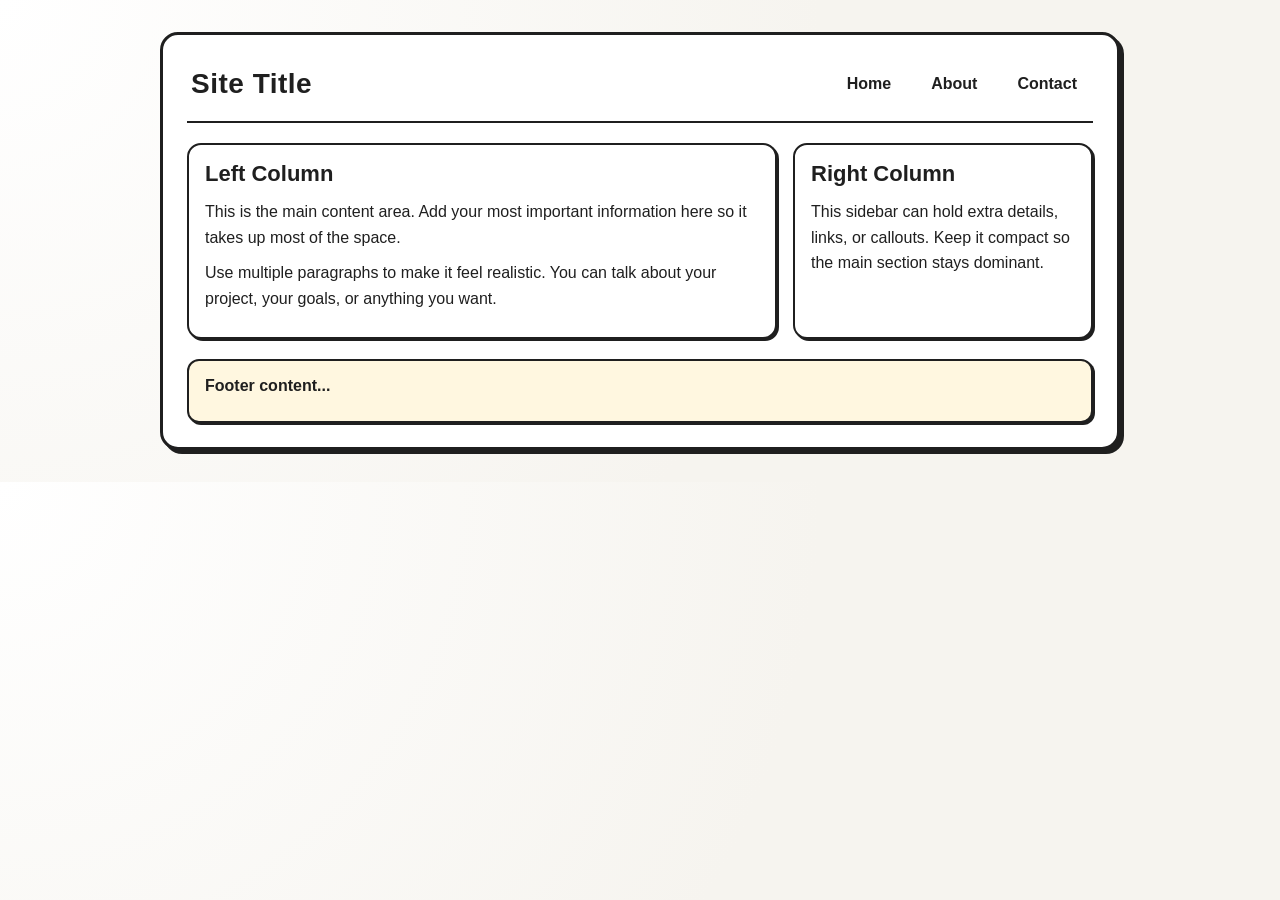
==== index.html @ 79a04272 "Create index.html first" ====
<!doctype html>
<html lang="en">
  <head>
    <meta charset="utf-8" />
    <meta name="viewport" content="width=device-width, initial-scale=1" />
    <title>Two-Column Layout</title>
    <style>
      :root {
        --bg: #f6f4ef;
        --ink: #1f1f1f;
        --panel: #ffffff;
        --border: #1f1f1f;
        --accent: #f2c94c;
        --shadow: 4px 4px 0 #1f1f1f;
      }

      * {
        box-sizing: border-box;
      }

      body {
        margin: 0;
        font-family: "Trebuchet MS", "Segoe UI", sans-serif;
        color: var(--ink);
        background: radial-gradient(circle at top left, #ffffff 0%, var(--bg) 60%);
        padding: 32px;
      }

      .page {
        max-width: 960px;
        margin: 0 auto;
        background: var(--panel);
        border: 3px solid var(--border);
        border-radius: 18px;
        padding: 24px;
        box-shadow: var(--shadow);
      }

      header {
        display: flex;
        justify-content: space-between;
        align-items: center;
        padding: 8px 4px 20px;
        border-bottom: 2px solid var(--border);
        margin-bottom: 20px;
      }

      header span {
        font-size: 28px;
        font-weight: 700;
        letter-spacing: 0.5px;
      }

      nav {
        display: flex;
        gap: 16px;
        font-weight: 600;
      }

      nav a {
        color: var(--ink);
        text-decoration: none;
        padding: 6px 10px;
        border: 2px solid transparent;
      }

      nav a:hover {
        border-color: var(--ink);
        background: var(--accent);
      }

      main {
        display: flex;
        gap: 16px;
      }

      section,
      aside {
        background: var(--panel);
        border: 2px solid var(--border);
        border-radius: 14px;
        padding: 16px;
        box-shadow: 2px 2px 0 var(--border);
      }

      section {
        flex-grow: 1;
      }

      aside {
        max-width: 300px;
      }

      h1 {
        margin: 0 0 12px;
        font-size: 22px;
      }

      p {
        margin: 0 0 10px;
        line-height: 1.6;
      }

      footer {
        width: 100%;
        margin-top: 20px;
        padding: 12px 16px;
        border: 2px solid var(--border);
        border-radius: 12px;
        background: #fff7e0;
        box-shadow: 2px 2px 0 var(--border);
        font-weight: 600;
      }

      @media (max-width: 700px) {
        body {
          padding: 20px;
        }

        header {
          flex-direction: column;
          align-items: flex-start;
          gap: 12px;
        }

        main {
          flex-direction: column;
        }

        aside {
          max-width: 100%;
        }
      }
    </style>
  </head>
  <body>
    <div class="page">
      <header>
        <span>Site Title</span>
        <nav>
          <a href="#">Home</a>
          <a href="#">About</a>
          <a href="#">Contact</a>
        </nav>
      </header>

      <main>
        <section>
          <h1>Left Column</h1>
          <p>
            This is the main content area. Add your most important information here so
            it takes up most of the space.
          </p>
          <p>
            Use multiple paragraphs to make it feel realistic. You can talk about
            your project, your goals, or anything you want.
          </p>
        </section>

        <aside>
          <h1>Right Column</h1>
          <p>
            This sidebar can hold extra details, links, or callouts. Keep it compact
            so the main section stays dominant.
          </p>
        </aside>
      </main>

      <footer>
        <p>Footer content...</p>
      </footer>
    </div>
  </body>
</html>
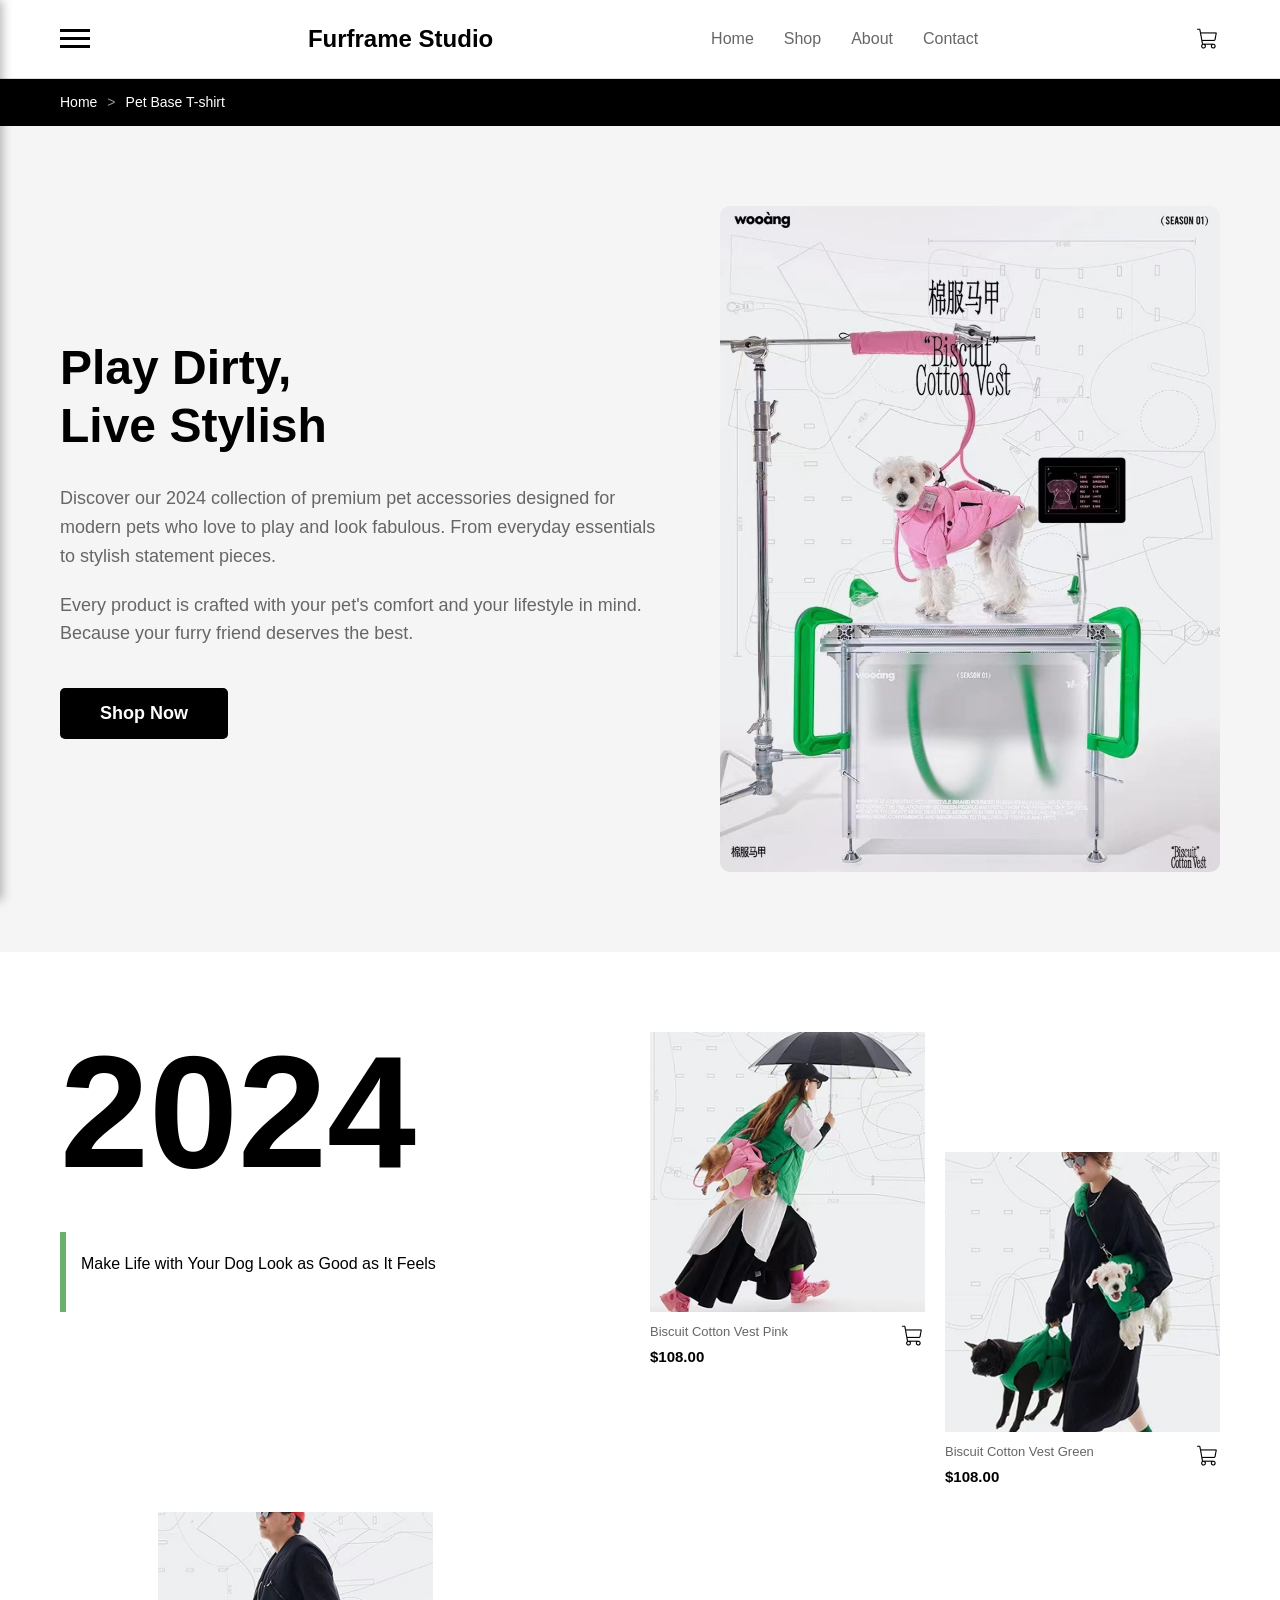
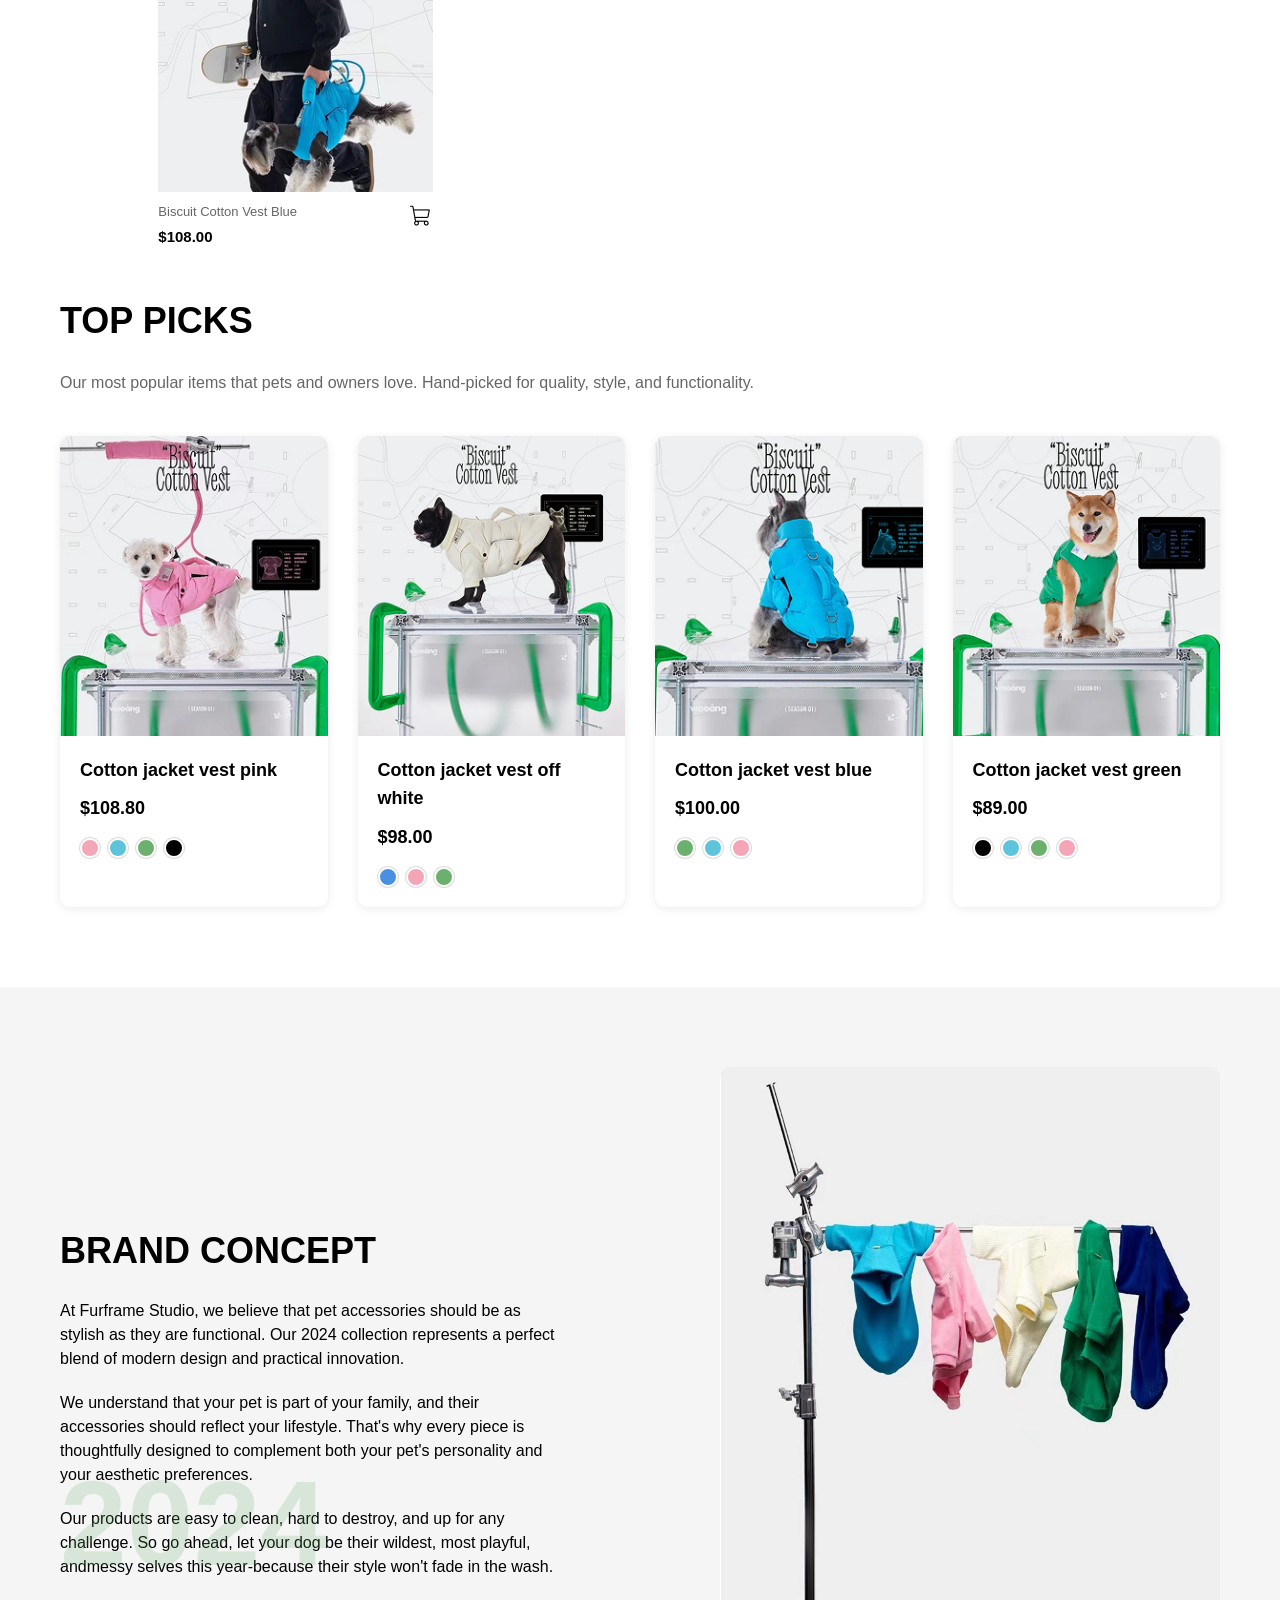
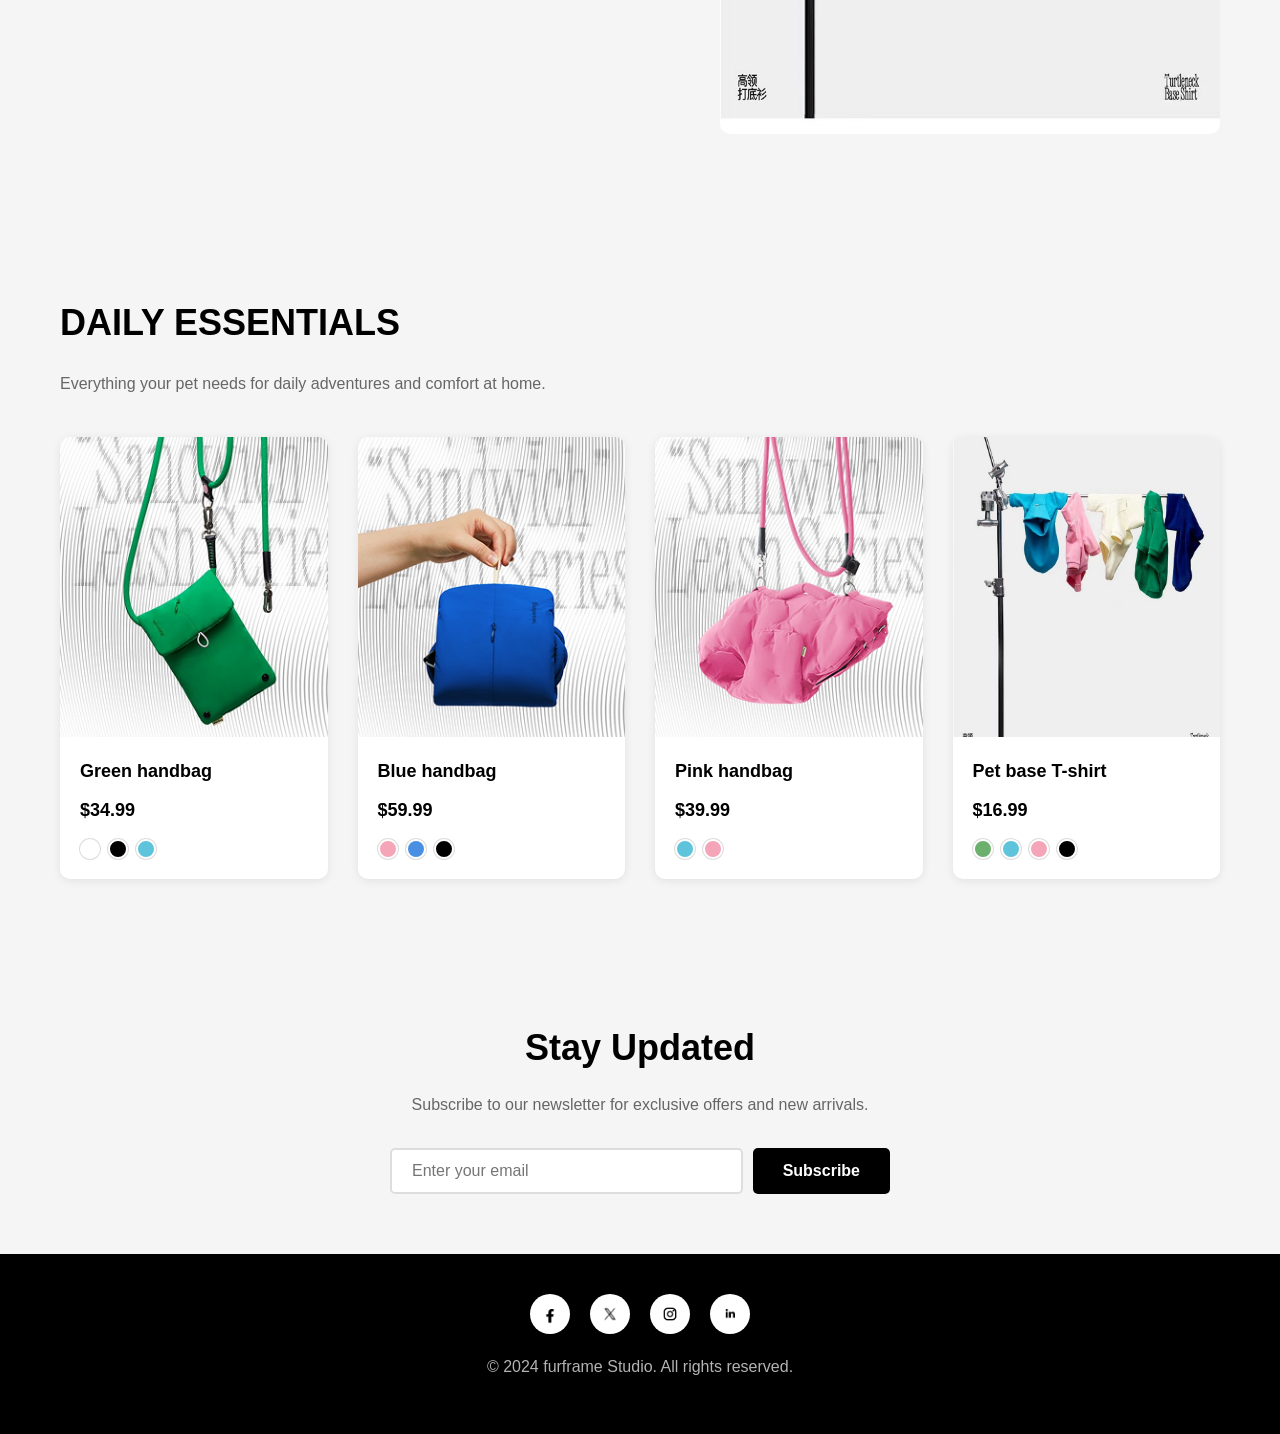
==== commit f88eb8c9: "Furframe Studio website done" ====
--- a/index.html
+++ b/index.html
@@ -1,174 +1,355 @@
-<!doctype html>
+<!DOCTYPE html>
 <html lang="en">
-  <head>
-    <meta charset="utf-8" />
-    <meta name="viewport" content="width=device-width, initial-scale=1" />
-    <title>Two-Column Layout</title>
-    <style>
-      :root {
-        --bg: #f6f4ef;
-        --ink: #1f1f1f;
-        --panel: #ffffff;
-        --border: #1f1f1f;
-        --accent: #f2c94c;
-        --shadow: 4px 4px 0 #1f1f1f;
-      }
-
-      * {
-        box-sizing: border-box;
-      }
-
-      body {
-        margin: 0;
-        font-family: "Trebuchet MS", "Segoe UI", sans-serif;
-        color: var(--ink);
-        background: radial-gradient(circle at top left, #ffffff 0%, var(--bg) 60%);
-        padding: 32px;
-      }
-
-      .page {
-        max-width: 960px;
-        margin: 0 auto;
-        background: var(--panel);
-        border: 3px solid var(--border);
-        border-radius: 18px;
-        padding: 24px;
-        box-shadow: var(--shadow);
-      }
-
-      header {
-        display: flex;
-        justify-content: space-between;
-        align-items: center;
-        padding: 8px 4px 20px;
-        border-bottom: 2px solid var(--border);
-        margin-bottom: 20px;
-      }
-
-      header span {
-        font-size: 28px;
-        font-weight: 700;
-        letter-spacing: 0.5px;
-      }
-
-      nav {
-        display: flex;
-        gap: 16px;
-        font-weight: 600;
-      }
-
-      nav a {
-        color: var(--ink);
-        text-decoration: none;
-        padding: 6px 10px;
-        border: 2px solid transparent;
-      }
-
-      nav a:hover {
-        border-color: var(--ink);
-        background: var(--accent);
-      }
-
-      main {
-        display: flex;
-        gap: 16px;
-      }
-
-      section,
-      aside {
-        background: var(--panel);
-        border: 2px solid var(--border);
-        border-radius: 14px;
-        padding: 16px;
-        box-shadow: 2px 2px 0 var(--border);
-      }
-
-      section {
-        flex-grow: 1;
-      }
-
-      aside {
-        max-width: 300px;
-      }
-
-      h1 {
-        margin: 0 0 12px;
-        font-size: 22px;
-      }
-
-      p {
-        margin: 0 0 10px;
-        line-height: 1.6;
-      }
-
-      footer {
-        width: 100%;
-        margin-top: 20px;
-        padding: 12px 16px;
-        border: 2px solid var(--border);
-        border-radius: 12px;
-        background: #fff7e0;
-        box-shadow: 2px 2px 0 var(--border);
-        font-weight: 600;
-      }
-
-      @media (max-width: 700px) {
-        body {
-          padding: 20px;
-        }
-
-        header {
-          flex-direction: column;
-          align-items: flex-start;
-          gap: 12px;
-        }
-
-        main {
-          flex-direction: column;
-        }
-
-        aside {
-          max-width: 100%;
-        }
-      }
-    </style>
-  </head>
-  <body>
-    <div class="page">
-      <header>
-        <span>Site Title</span>
-        <nav>
-          <a href="#">Home</a>
-          <a href="#">About</a>
-          <a href="#">Contact</a>
+
+<head>
+    <meta charset="UTF-8">
+    <meta name="viewport" content="width=device-width, initial-scale=1.0">
+    <title>Furframe Studio - Premium Pet Supplies</title>
+    <link rel="stylesheet" href="styles.css">
+</head>
+
+<body>
+   
+    <div id="sidebarMenu" class="sidebar-menu">
+        <div class="sidebar-header">
+            <button id="closeSidebar" class="close-sidebar">×</button>
+        </div>
+        <nav class="sidebar-nav">
+            <h3>ALL</h3>
+            <ul>
+                <li><a href="#" data-category="walk-kit">Walk Kit</a></li>
+                <li><a href="#" data-category="harness">Harness</a></li>
+                <li><a href="#" data-category="collar">Collar</a></li>
+                <li><a href="#" data-category="leash">Leash</a></li>
+                <li><a href="#" data-category="treat-pouch">Treat Pouch</a></li>
+                <li><a href="#" data-category="flag">Flag</a></li>
+                <li><a href="#" data-category="poop-bags">Poop Bags</a></li>
+                <li><a href="#" data-category="custom-tag">Custom Dog Tag</a></li>
+            </ul>
         </nav>
-      </header>
-
-      <main>
-        <section>
-          <h1>Left Column</h1>
-          <p>
-            This is the main content area. Add your most important information here so
-            it takes up most of the space.
-          </p>
-          <p>
-            Use multiple paragraphs to make it feel realistic. You can talk about
-            your project, your goals, or anything you want.
-          </p>
+    </div>
+
+    <header class="main-header">
+        <div class="container">
+            <div class="nav-wrapper">
+                <button id="hamburgerBtn" class="hamburger-btn" aria-label="Menu">
+                    <span></span>
+                    <span></span>
+                    <span></span>
+                </button>
+                <div class="logo">Furframe Studio</div>
+                <nav class="main-nav">
+                    <a href="#home">Home</a>
+                    <a href="#shop">Shop</a>
+                    <a href="#about">About</a>
+                    <a href="#contact">Contact</a>
+                </nav>
+                <div class="cart-icon">
+                    <img src="./images/ShoppingCart.png" alt="Shopping Cart">
+                </div>
+            </div>
+        </div>
+    </header>
+
+    <nav id="breadcrumbNav" class="breadcrumb-nav">
+        <div class="container">
+            <span class="breadcrumb-item">Home</span>
+            <span class="breadcrumb-separator">></span>
+            <span id="breadcrumbCategory" class="breadcrumb-item">Pet Base T-shirt</span>
+        </div>
+    </nav>
+
+    <div id="mainContent" class="main-content">
+        <main>
+            <section id="home" class="hero-section">
+                <div class="container">
+                    <div class="hero-content">
+                        <h1>Play Dirty,<br>Live Stylish</h1>
+                        <p>Discover our 2024 collection of premium pet accessories designed for modern pets who love to
+                            play and look fabulous. From everyday essentials to stylish statement pieces.</p>
+                        <p>Every product is crafted with your pet's comfort and your lifestyle in mind. Because your
+                            furry friend deserves the best.</p>
+                        <button class="cta-button">Shop Now</button>
+                    </div>
+                    <div class="hero-image">
+                        <img src="./images/banner.png" alt="Colorful pet harnesses collection hanging display">
+                    </div>
+                </div>
+            </section>
+
+            <section class="concept-2024">
+                <div class="container">
+                    <div class="concept-2024-content">
+                        <div class="concept-left">
+                            <div class="concept-year-large">2024</div>
+                            <div class="concept-message">
+                                <div class="green-bar"></div>
+                                <div class="concept-text">
+                                    <p>Make Life with Your Dog Look as Good as It Feels</p>
+                                </div>
+                            </div>
+                        </div>
+
+                        <div class="concept-product-card product-card-1">
+                            <img src="./images/20243.png" alt="Biscuit Cotton Vest Pink">
+                            <div class="product-card-info">
+                                <div class="product-card-text">
+                                    <p class="product-card-name">Biscuit Cotton Vest Pink</p>
+                                    <p class="product-card-price">$108.00</p>
+                                </div>
+                                <button class="product-card-cart" aria-label="Add to cart">
+                                    <img src="./images/ShoppingCart.png" alt="Add to cart">
+                                </button>
+                            </div>
+                        </div>
+
+                        <div class="concept-product-card product-card-2">
+                            <img src="./images/20241.png" alt="Biscuit Cotton Vest Green">
+                            <div class="product-card-info">
+                                <div class="product-card-text">
+                                    <p class="product-card-name">Biscuit Cotton Vest Green</p>
+                                    <p class="product-card-price">$108.00</p>
+                                </div>
+                                <button class="product-card-cart" aria-label="Add to cart">
+                                    <img src="./images/ShoppingCart.png" alt="Add to cart">
+                                </button>
+                            </div>
+                        </div>
+
+                        <div class="concept-product-card product-card-3">
+                            <img src="./images/20242.png" alt="Biscuit Cotton Vest Blue">
+                            <div class="product-card-info">
+                                <div class="product-card-text">
+                                    <p class="product-card-name">Biscuit Cotton Vest Blue</p>
+                                    <p class="product-card-price">$108.00</p>
+                                </div>
+                                <button class="product-card-cart" aria-label="Add to cart">
+                                    <img src="./images/ShoppingCart.png" alt="Add to cart">
+                                </button>
+                            </div>
+                        </div>
+
+
+                    </div>
+                </div>
+            </section>
+
+            <section id="shop" class="top-picks">
+                <div class="container">
+                    <h2>TOP PICKS</h2>
+                    <p>Our most popular items that pets and owners love. Hand-picked for quality, style, and
+                        functionality.</p>
+                    <div id="topPicksGrid" class="product-grid"></div>
+                </div>
+            </section>
+            <section id="about" class="brand-concept">
+                <div class="container">
+                    <div class="concept-content">
+                        <div class="concept-text">
+                            <h2>BRAND CONCEPT</h2>
+                            <p>At Furframe Studio, we believe that pet accessories should be as stylish as they are
+                                functional. Our 2024 collection represents a perfect blend of modern design and
+                                practical innovation.</p>
+                            <p>We understand that your pet is part of your family, and their accessories should reflect
+                                your lifestyle. That's why every piece is thoughtfully designed to complement both your
+                                pet's personality and your aesthetic preferences.</p>
+                            <p>
+                                Our products are easy to clean, hard to destroy, and up for any challenge. 
+                                So go ahead, let your dog be their wildest, most playful, 
+                                andmessy selves this year-because their style won't fade in the wash.
+                            </p>
+                            <div class="concept-year">2024</div>
+                        </div>
+                        <div class="concept-image">
+                            <img src="./images/image 38.png" alt="Pet wearing stylish harness outdoors with umbrella">
+                        </div>
+                    </div>
+                </div>
+            </section>
+
+            <section class="daily-essentials">
+                <div class="container">
+                    <h2>DAILY ESSENTIALS</h2>
+                    <p>Everything your pet needs for daily adventures and comfort at home.</p>
+                    <div id="essentialsGrid" class="product-grid"></div>
+                </div>
+            </section>
+
+            <section id="contact" class="newsletter">
+                <div class="container">
+                    <h2>Stay Updated</h2>
+                    <p>Subscribe to our newsletter for exclusive offers and new arrivals.</p>
+                    <form id="newsletterForm" class="newsletter-form">
+                        <input type="email" id="emailInput" name="email" placeholder="Enter your email" required>
+                        <button type="submit">Subscribe</button>
+                    </form>
+                </div>
+            </section>
+        </main>
+    </div>
+
+    <div id="productDetailPage" class="product-detail-page hidden">
+        <header class="main-header">
+            <div class="container">
+                <div class="nav-wrapper">
+                    <button id="hamburgerBtnDetail" class="hamburger-btn" aria-label="Menu">
+                        <span></span>
+                        <span></span>
+                        <span></span>
+                    </button>
+                    <div class="logo">Furframe Studio</div>
+                    <nav class="main-nav">
+                        <a href="#" id="homeNavDetail">Home</a>
+                        <a href="#" id="shopNavDetail">Shop</a>
+                        <a href="#" id="aboutNavDetail">About</a>
+                        <a href="#" id="contactNavDetail">Contact</a>
+                    </nav>
+                    <div class="cart-icon">
+                        <span>🛒</span>
+                    </div>
+                </div>
+            </div>
+        </header>
+
+        <nav class="breadcrumb-nav">
+            <div class="container">
+                <a href="#" id="breadcrumbHomeLink" class="breadcrumb-item breadcrumb-link">Home</a>
+                <span class="breadcrumb-separator">></span>
+                <span id="breadcrumbProductName" class="breadcrumb-item">Product</span>
+            </div>
+        </nav>
+
+        <section id="productDetail" class="product-detail">
+            <div class="container">
+                <button id="closeDetail" class="close-button">← Back</button>
+                <div class="detail-content">
+                    <div class="detail-images">
+                        <div class="main-image">
+                            <img id="detailMainImage" src="./images/example1.png" alt="Product main view">
+                        </div>
+                        <div class="thumbnail-gallery">
+                            <img class="thumbnail active" data-index="0" src="./images/picks1.png"
+                                alt="Product view 1">
+                            <img class="thumbnail" data-index="1" src="./images/picks2.png" alt="Product view 2">
+                            <img class="thumbnail" data-index="2" src="./images/picks3.png" alt="Product view 3">
+                            <img class="thumbnail" data-index="3" src="./images/picks4.png" alt="Product view 4">
+                        </div>
+                    </div>
+                    <div class="detail-info">
+                        <h2 id="detailProductName">Product Name</h2>
+                        <div class="price" id="detailPrice">$29.99</div>
+
+                        <div class="product-description">
+                            <h3>Description</h3>
+                            <p id="detailDescription">Premium quality pet accessory designed for comfort and style.</p>
+                        </div>
+
+                        <div class="color-selection">
+                            <h3>Select Color</h3>
+                            <div id="colorOptions" class="color-options"></div>
+                        </div>
+
+                        <div class="size-selection">
+                            <h3>Select Size</h3>
+                            <div id="sizeOptions" class="size-options"></div>
+                        </div>
+
+                        <div class="size-chart">
+                            <h3>Size Chart</h3>
+                            <table>
+                                <thead>
+                                    <tr>
+                                        <th>Size</th>
+                                        <th>Chest (cm)</th>
+                                        <th>Neck (cm)</th>
+                                        <th>Weight (kg)</th>
+                                    </tr>
+                                </thead>
+                                <tbody>
+                                    <tr>
+                                        <td>S</td>
+                                        <td>30-40</td>
+                                        <td>20-28</td>
+                                        <td>2-5</td>
+                                    </tr>
+                                    <tr>
+                                        <td>M</td>
+                                        <td>40-55</td>
+                                        <td>28-38</td>
+                                        <td>5-12</td>
+                                    </tr>
+                                    <tr>
+                                        <td>L</td>
+                                        <td>55-70</td>
+                                        <td>38-48</td>
+                                        <td>12-25</td>
+                                    </tr>
+                                    <tr>
+                                        <td>XL</td>
+                                        <td>70-85</td>
+                                        <td>48-58</td>
+                                        <td>25-40</td>
+                                    </tr>
+                                </tbody>
+                            </table>
+                        </div>
+
+                        <div class="product-features">
+                            <h3>Key Features</h3>
+                            <ul id="featuresList">
+                                <li>Premium quality materials</li>
+                                <li>Adjustable and comfortable fit</li>
+                                <li>Easy to clean and maintain</li>
+                                <li>Durable construction</li>
+                            </ul>
+                        </div>
+
+                        <form id="orderForm" class="order-form">
+                            <div class="quantity-selector">
+                                <label for="quantity">Quantity:</label>
+                                <div class="quantity-controls">
+                                    <button type="button" id="decreaseQty">-</button>
+                                    <input type="number" id="quantity" name="quantity" value="1" min="1" max="10"
+                                        readonly>
+                                    <button type="button" id="increaseQty">+</button>
+                                </div>
+                            </div>
+                            <button type="submit" class="add-to-cart-btn">Add to Cart</button>
+                        </form>
+                    </div>
+                </div>
+
+                <div class="related-products">
+                    <h2>Related products</h2>
+                    <div id="relatedProductsGrid" class="product-grid"></div>
+                </div>
+            </div>
         </section>
-
-        <aside>
-          <h1>Right Column</h1>
-          <p>
-            This sidebar can hold extra details, links, or callouts. Keep it compact
-            so the main section stays dominant.
-          </p>
-        </aside>
-      </main>
-
-      <footer>
-        <p>Footer content...</p>
-      </footer>
     </div>
-  </body>
-</html>
+
+    <footer class="main-footer">
+        <div class="container">
+            <div class="social-links">
+                <a href="https://facebook.com" target="_blank" rel="noopener" aria-label="Facebook">
+                    <img src="./images/Facebook.png" alt="Facebook">
+                </a>
+                <a href="https://twitter.com" target="_blank" rel="noopener" aria-label="Twitter">
+                    <img src="./images/x.png" alt="X (Twitter)">
+                </a>
+                <a href="https://instagram.com" target="_blank" rel="noopener" aria-label="Instagram">
+                    <img src="./images/instagram.png" alt="Instagram">
+                </a>
+                <a href="https://linkedin.com" target="_blank" rel="noopener" aria-label="LinkedIn">
+                    <img src="./images/linkedin.png" alt="LinkedIn">
+                </a>
+            </div>
+            <p>&copy; 2024 furframe Studio. All rights reserved.</p>
+        </div>
+    </footer>
+
+    <button id="backToTop" class="back-to-top hidden" aria-label="Back to top">↑</button>
+
+    <script src="script.js"></script>
+</body>
+
+</html>
--- a/styles.css
+++ b/styles.css
@@ -0,0 +1,1239 @@
+* {
+    margin: 0;
+    padding: 0;
+    box-sizing: border-box;
+}
+
+html {
+    scroll-behavior: smooth;
+}
+
+body {
+    font-family: -apple-system, BlinkMacSystemFont, 'Segoe UI', Roboto, 'Helvetica Neue', Arial, sans-serif;
+    line-height: 1.6;
+    color: #333;
+    background-color: #ffffff;
+}
+
+img {
+    max-width: 100%;
+    height: auto;
+    display: block;
+}
+
+a {
+    text-decoration: none;
+    color: inherit;
+}
+
+button {
+    border: none;
+    background: none;
+    cursor: pointer;
+    font-family: inherit;
+}
+
+ul, ol {
+    list-style-position: inside;
+}
+
+table {
+    border-collapse: collapse;
+    width: 100%;
+}
+
+input, button {
+    font-family: inherit;
+}
+
+:root {
+    --color-black: #000000;
+    --color-white: #FFFFFF;
+    --color-sky-blue: #5EC4DB;
+    --color-green: #6BB06C;
+    --color-pink: #F5A5B8;
+    --color-blue: #4A90E2;
+    --color-gray: #666666;
+    --color-light-gray: #f5f5f5;
+    --color-border: #dddddd;
+
+    --font-size-base: 16px;
+    --font-size-small: 14px;
+    --font-size-large: 18px;
+    --font-size-h1: 48px;
+    --font-size-h2: 36px;
+    --font-size-h3: 24px;
+}
+
+h1 {
+    font-size: var(--font-size-h1);
+    font-weight: 800;
+    line-height: 1.2;
+    color: var(--color-black);
+}
+
+h2 {
+    font-size: var(--font-size-h2);
+    font-weight: 700;
+    margin-bottom: 20px;
+    color: var(--color-black);
+}
+
+h3 {
+    font-size: var(--font-size-h3);
+    font-weight: 600;
+    margin-bottom: 15px;
+    color: var(--color-black);
+}
+
+p {
+    font-size: var(--font-size-base);
+    color: var(--color-gray);
+    margin-bottom: 15px;
+}
+
+.container {
+    max-width: 1200px;
+    margin: 0 auto;
+    padding: 0 20px;
+}
+
+.hidden {
+    display: none !important;
+}
+
+.main-content {
+    opacity: 1;
+    transition: opacity 0.4s ease-in-out;
+}
+
+.main-content.fade-out {
+    opacity: 0;
+}
+
+.product-detail-page {
+    position: fixed;
+    top: 0;
+    left: 0;
+    width: 100%;
+    height: 100%;
+    background-color: var(--color-white);
+    z-index: 1000;
+    overflow-y: auto;
+    opacity: 0;
+    transform: translateY(20px);
+    transition: opacity 0.4s ease-in-out, transform 0.4s ease-in-out;
+}
+
+.product-detail-page.show {
+    opacity: 1;
+    transform: translateY(0);
+}
+
+.hamburger-btn {
+    display: flex;
+    flex-direction: column;
+    gap: 5px;
+    width: 30px;
+    height: 30px;
+    padding: 5px 0;
+    background: none;
+    border: none;
+    cursor: pointer;
+    z-index: 101;
+}
+
+.hamburger-btn span {
+    display: block;
+    width: 100%;
+    height: 3px;
+    background-color: var(--color-black);
+    transition: all 0.3s ease;
+}
+
+.hamburger-btn:hover span {
+    background-color: var(--color-gray);
+}
+
+.sidebar-menu {
+    position: fixed;
+    top: 0;
+    left: -300px;
+    width: 300px;
+    height: 100vh;
+    background-color: #2a2a2a;
+    color: var(--color-white);
+    z-index: 1001;
+    transition: left 0.3s ease;
+    overflow-y: auto;
+    box-shadow: 2px 0 10px rgba(0,0,0,0.3);
+}
+
+.sidebar-menu.open {
+    left: 0;
+}
+
+.sidebar-header {
+    padding: 20px;
+    display: flex;
+    justify-content: flex-end;
+}
+
+.close-sidebar {
+    font-size: 36px;
+    color: var(--color-white);
+    background: none;
+    border: none;
+    cursor: pointer;
+    line-height: 1;
+}
+
+.sidebar-nav {
+    padding: 0 20px 40px 20px;
+}
+
+.sidebar-nav h3 {
+    color: var(--color-white);
+    font-size: 18px;
+    margin-bottom: 20px;
+    padding-bottom: 10px;
+    border-bottom: 1px solid #444;
+}
+
+.sidebar-nav ul {
+    list-style: none;
+    padding: 0;
+}
+
+.sidebar-nav li {
+    margin-bottom: 15px;
+}
+
+.sidebar-nav a {
+    color: #ccc;
+    font-size: 16px;
+    text-decoration: none;
+    display: flex;
+    align-items: center;
+    justify-content: space-between;
+    padding: 8px 0;
+    transition: color 0.3s;
+}
+
+.sidebar-nav a:hover {
+    color: var(--color-white);
+}
+
+.sidebar-nav a::after {
+    content: '›';
+    font-size: 20px;
+    color: #666;
+}
+
+body::before {
+    content: '';
+    position: fixed;
+    top: 0;
+    left: 0;
+    width: 100%;
+    height: 100%;
+    background-color: rgba(0,0,0,0.5);
+    z-index: 1000;
+    opacity: 0;
+    pointer-events: none;
+    transition: opacity 0.3s ease;
+}
+
+body.sidebar-open::before {
+    opacity: 1;
+    pointer-events: auto;
+}
+
+body.sidebar-open {
+    overflow: hidden;
+}
+
+.breadcrumb-nav {
+    background-color: var(--color-black);
+    color: var(--color-white);
+    padding: 12px 0;
+    font-size: 14px;
+}
+
+.breadcrumb-nav .container {
+    display: flex;
+    align-items: center;
+}
+
+.breadcrumb-item {
+    color: var(--color-white);
+}
+
+.breadcrumb-link {
+    cursor: pointer;
+    transition: color 0.3s;
+}
+
+.breadcrumb-link:hover {
+    color: var(--color-sky-blue);
+    text-decoration: underline;
+}
+
+.breadcrumb-separator {
+    margin: 0 10px;
+    color: #999;
+}
+
+.main-header {
+    background-color: var(--color-white);
+    border-bottom: 1px solid var(--color-border);
+    padding: 20px 0;
+    position: sticky;
+    top: 0;
+    z-index: 100;
+    box-shadow: 0 2px 5px rgba(0,0,0,0.05);
+}
+
+.nav-wrapper {
+    display: flex;
+    justify-content: space-between;
+    align-items: center;
+}
+
+.logo {
+    font-size: 24px;
+    font-weight: 800;
+    color: var(--color-black);
+}
+
+.main-nav {
+    display: flex;
+    gap: 30px;
+}
+
+.main-nav a {
+    font-size: var(--font-size-base);
+    font-weight: 500;
+    color: var(--color-gray);
+    transition: color 0.3s;
+}
+
+.main-nav a:hover {
+    color: var(--color-black);
+}
+
+.cart-icon {
+    cursor: pointer;
+    display: flex;
+    align-items: center;
+    justify-content: center;
+}
+
+.cart-icon img {
+    width: 24px;
+    height: 24px;
+    object-fit: contain;
+}
+
+.hero-section {
+    padding: 80px 0;
+    background-color: var(--color-light-gray);
+}
+
+.hero-section .container {
+    display: flex;
+    align-items: center;
+    gap: 60px;
+}
+
+.hero-content {
+    flex: 1;
+}
+
+.hero-content h1 {
+    margin-bottom: 30px;
+}
+
+.hero-content p {
+    font-size: var(--font-size-large);
+    margin-bottom: 20px;
+}
+
+.hero-image {
+    flex: 1;
+    max-width: 500px;
+}
+
+.hero-image img {
+    width: 100%;
+    border-radius: 10px;
+}
+
+.cta-button {
+    background-color: var(--color-black);
+    color: var(--color-white);
+    padding: 15px 40px;
+    font-size: var(--font-size-large);
+    font-weight: 600;
+    border-radius: 5px;
+    transition: background-color 0.3s;
+    margin-top: 20px;
+}
+
+.cta-button:hover {
+    background-color: #333;
+}
+
+.color-palette {
+    padding: 40px 0;
+    background-color: var(--color-white);
+}
+
+.palette-colors {
+    display: flex;
+    justify-content: center;
+    gap: 15px;
+}
+
+.color-box {
+    width: 60px;
+    height: 60px;
+    border-radius: 8px;
+    cursor: pointer;
+    transition: transform 0.3s;
+}
+
+.color-box:hover {
+    transform: scale(1.1);
+}
+
+.concept-2024 {
+    padding: 80px 0;
+    background-color: var(--color-white);
+    position: relative;
+}
+
+.concept-2024-content {
+    position: relative;
+    min-height: 600px;
+    display: grid;
+    grid-template-columns: repeat(12, 1fr);
+    grid-template-rows: repeat(6, 100px);
+    gap: 20px;
+}
+
+.concept-left {
+    grid-column: 1 / 6;
+    grid-row: 1 / 4;
+    display: flex;
+    flex-direction: column;
+    justify-content: flex-start;
+    position: relative;
+    z-index: 2;
+}
+
+.concept-year-large {
+    font-size: 160px;
+    font-weight: 900;
+    color: var(--color-black);
+    line-height: 1;
+    margin-bottom: 20px;
+}
+
+.concept-message {
+    display: flex;
+    align-items: flex-start;
+    gap: 15px;
+    margin-top: 20px;
+}
+
+.green-bar {
+    width: 6px;
+    min-height: 80px;
+    background-color: var(--color-green);
+    flex-shrink: 0;
+}
+
+.concept-text p {
+    font-size: 16px;
+    font-weight: 500;
+    color: var(--color-black);
+    max-width: 500px;
+    line-height: 1.5;
+    margin: 0;
+    margin-top: 20px;
+}
+
+.concept-product-card {
+    background-color: var(--color-white);
+    border: none;
+    border-radius: 0;
+    overflow: visible;
+    position: relative;
+    transition: transform 0.2s;
+    cursor: pointer;
+    display: flex;
+    flex-direction: column;
+}
+
+.concept-product-card:hover {
+    transform: translateY(-3px);
+}
+
+.concept-product-card > img {
+    width: 100%;
+    height: 280px;
+    object-fit: cover;
+    background-color: #f5f5f5;
+    margin-bottom: 12px;
+}
+
+.product-card-info {
+    padding: 0;
+    flex-grow: 1;
+    display: flex;
+    flex-direction: row;
+    align-items: flex-start;
+    justify-content: space-between;
+    gap: 10px;
+}
+
+.product-card-text {
+    flex: 1;
+    display: flex;
+    flex-direction: column;
+    gap: 4px;
+}
+
+.product-card-name {
+    font-size: 13px;
+    color: #666;
+    margin: 0;
+    font-weight: 400;
+    line-height: 1.3;
+}
+
+.product-card-price {
+    font-size: 15px;
+    font-weight: 600;
+    color: var(--color-black);
+    margin: 0;
+}
+
+.product-card-cart {
+    flex-shrink: 0;
+    width: 24px;
+    height: 24px;
+    background: none;
+    border: none;
+    display: flex;
+    align-items: center;
+    justify-content: center;
+    cursor: pointer;
+    transition: transform 0.2s;
+    padding: 0;
+    margin-top: 0;
+}
+
+.product-card-cart img {
+    width: 24px;
+    height: 24px;
+    object-fit: contain;
+}
+
+.product-card-cart:hover {
+    transform: scale(1.15);
+}
+
+.product-card-1 {
+    grid-column: 7 / 10;
+    grid-row: 1 / 3;
+}
+
+.product-card-2 {
+    grid-column: 10 / 13;
+    grid-row: 2 / 4;
+}
+
+.product-card-3 {
+    grid-column: 2 / 5;
+    grid-row: 5 / 7;
+}
+
+.decorative-circle {
+    position: absolute;
+    border-radius: 50%;
+    z-index: 1;
+}
+
+.circle-green-left {
+    width: 80px;
+    height: 80px;
+    background-color: var(--color-green);
+    top: -20px;
+    left: -20px;
+}
+
+.line-curve {
+    position: absolute;
+    top: 50%;
+    right: 15%;
+    width: 150px;
+    height: 150px;
+    border: 2px dashed var(--color-border);
+    border-radius: 50%;
+    border-left-color: transparent;
+    border-bottom-color: transparent;
+    transform: rotate(-45deg);
+    z-index: 1;
+}
+
+.top-picks,
+.daily-essentials {
+    padding: 80px 0;
+}
+
+.top-picks {
+    background-color: var(--color-white);
+}
+
+.daily-essentials {
+    background-color: var(--color-light-gray);
+}
+
+.product-grid {
+    display: flex;
+    flex-wrap: wrap;
+    gap: 30px;
+    margin-top: 40px;
+}
+
+.product-card {
+    flex: 1 1 calc(25% - 23px);
+    min-width: 250px;
+    background-color: var(--color-white);
+    border-radius: 10px;
+    overflow: hidden;
+    cursor: pointer;
+    transition: transform 0.3s, box-shadow 0.3s;
+    box-shadow: 0 2px 10px rgba(0,0,0,0.08);
+}
+
+.product-card:hover {
+    transform: translateY(-5px);
+    box-shadow: 0 5px 20px rgba(0,0,0,0.15);
+}
+
+.product-image {
+    width: 100%;
+    height: 300px;
+    overflow: hidden;
+    background-color: var(--color-light-gray);
+    position: relative;
+}
+
+.product-image img {
+    width: 100%;
+    height: 100%;
+    object-fit: cover;
+}
+
+.product-info {
+    padding: 20px;
+}
+
+.product-name {
+    font-size: var(--font-size-large);
+    font-weight: 600;
+    color: var(--color-black);
+    margin-bottom: 10px;
+}
+
+.product-price {
+    font-size: var(--font-size-large);
+    font-weight: 700;
+    color: var(--color-black);
+    margin-bottom: 15px;
+}
+
+.product-colors {
+    display: flex;
+    gap: 8px;
+}
+
+.color-dot {
+    width: 20px;
+    height: 20px;
+    border-radius: 50%;
+    border: 2px solid var(--color-white);
+    box-shadow: 0 0 0 1px var(--color-border);
+    cursor: pointer;
+    transition: transform 0.2s;
+}
+
+.color-dot:hover {
+    transform: scale(1.2);
+}
+
+.brand-concept {
+    padding: 80px 0;
+    background-color: var(--color-light-gray);
+}
+
+.concept-content {
+    display: flex;
+    gap: 60px;
+    align-items: center;
+}
+
+.concept-text {
+    flex: 1;
+    position: relative;
+}
+
+.concept-year {
+    font-size: 120px;
+    font-weight: 900;
+    color: var(--color-green);
+    opacity: 0.2;
+    position: absolute;
+    bottom: -40px;
+    left: 0;
+}
+
+.concept-image {
+    flex: 1;
+    max-width: 500px;
+}
+
+.concept-image img {
+    width: 100%;
+    border-radius: 10px;
+}
+
+.product-detail {
+    padding: 80px 0;
+    background-color: var(--color-white);
+}
+
+.close-button {
+    background-color: var(--color-black);
+    color: var(--color-white);
+    padding: 10px 20px;
+    border-radius: 5px;
+    font-size: var(--font-size-base);
+    margin-bottom: 30px;
+    transition: background-color 0.3s;
+}
+
+.close-button:hover {
+    background-color: #333;
+}
+
+.detail-content {
+    display: flex;
+    gap: 60px;
+    margin-bottom: 60px;
+}
+
+.detail-images {
+    flex: 1;
+}
+
+.main-image {
+    width: 100%;
+    height: 500px;
+    background-color: var(--color-light-gray);
+    border-radius: 10px;
+    overflow: hidden;
+    margin-bottom: 20px;
+}
+
+.main-image img {
+    width: 100%;
+    height: 100%;
+    object-fit: cover;
+}
+
+.thumbnail-gallery {
+    display: flex;
+    gap: 10px;
+}
+
+.thumbnail {
+    width: calc(25% - 8px);
+    height: 100px;
+    object-fit: cover;
+    border-radius: 5px;
+    cursor: pointer;
+    border: 2px solid transparent;
+    transition: border-color 0.3s;
+}
+
+.thumbnail:hover,
+.thumbnail.active {
+    border-color: var(--color-black);
+}
+
+.detail-info {
+    flex: 1;
+}
+
+.price {
+    font-size: 32px;
+    font-weight: 700;
+    color: var(--color-black);
+    margin-bottom: 30px;
+}
+
+.product-description,
+.color-selection,
+.size-selection,
+.size-chart,
+.product-features {
+    margin-bottom: 30px;
+}
+
+.color-options,
+.size-options {
+    display: flex;
+    gap: 10px;
+    flex-wrap: wrap;
+}
+
+.color-option {
+    width: 50px;
+    height: 50px;
+    border-radius: 8px;
+    cursor: pointer;
+    border: 3px solid transparent;
+    transition: border-color 0.3s, transform 0.3s;
+}
+
+.color-option:hover {
+    transform: scale(1.1);
+}
+
+.color-option.active {
+    border-color: var(--color-black);
+}
+
+.size-option {
+    padding: 10px 20px;
+    border: 2px solid var(--color-border);
+    border-radius: 5px;
+    cursor: pointer;
+    transition: all 0.3s;
+    background-color: var(--color-white);
+}
+
+.size-option:hover {
+    border-color: var(--color-black);
+}
+
+.size-option.active {
+    background-color: var(--color-black);
+    color: var(--color-white);
+    border-color: var(--color-black);
+}
+
+.size-chart table {
+    width: 100%;
+    border: 1px solid var(--color-border);
+}
+
+.size-chart th,
+.size-chart td {
+    padding: 12px;
+    text-align: left;
+    border: 1px solid var(--color-border);
+}
+
+.size-chart th {
+    background-color: var(--color-light-gray);
+    font-weight: 600;
+}
+
+.product-features ul {
+    padding-left: 20px;
+}
+
+.product-features li {
+    margin-bottom: 10px;
+    color: var(--color-gray);
+}
+
+.order-form {
+    display: flex;
+    flex-direction: column;
+    gap: 20px;
+}
+
+.quantity-selector {
+    display: flex;
+    align-items: center;
+    gap: 15px;
+}
+
+.quantity-controls {
+    display: flex;
+    align-items: center;
+    gap: 0;
+    border: 2px solid var(--color-border);
+    border-radius: 5px;
+    overflow: hidden;
+}
+
+.quantity-controls button {
+    width: 40px;
+    height: 40px;
+    background-color: var(--color-light-gray);
+    font-size: 20px;
+    font-weight: 700;
+    transition: background-color 0.3s;
+}
+
+.quantity-controls button:hover {
+    background-color: var(--color-border);
+}
+
+.quantity-controls input {
+    width: 60px;
+    height: 40px;
+    text-align: center;
+    border: none;
+    border-left: 2px solid var(--color-border);
+    border-right: 2px solid var(--color-border);
+    font-size: var(--font-size-base);
+    font-weight: 600;
+}
+
+.add-to-cart-btn {
+    background-color: var(--color-black);
+    color: var(--color-white);
+    padding: 15px 40px;
+    font-size: var(--font-size-large);
+    font-weight: 600;
+    border-radius: 5px;
+    transition: background-color 0.3s;
+}
+
+.add-to-cart-btn:hover {
+    background-color: #333;
+}
+
+.related-products {
+    margin-top: 60px;
+}
+
+.newsletter {
+    padding: 60px 0;
+    background-color: var(--color-light-gray);
+    text-align: center;
+}
+
+.newsletter h2 {
+    margin-bottom: 15px;
+}
+
+.newsletter-form {
+    display: flex;
+    justify-content: center;
+    gap: 10px;
+    margin-top: 30px;
+    max-width: 500px;
+    margin-left: auto;
+    margin-right: auto;
+}
+
+.newsletter-form input {
+    flex: 1;
+    padding: 12px 20px;
+    border: 2px solid var(--color-border);
+    border-radius: 5px;
+    font-size: var(--font-size-base);
+}
+
+.newsletter-form button {
+    padding: 12px 30px;
+    background-color: var(--color-black);
+    color: var(--color-white);
+    border-radius: 5px;
+    font-size: var(--font-size-base);
+    font-weight: 600;
+    transition: background-color 0.3s;
+}
+
+.newsletter-form button:hover {
+    background-color: #333;
+}
+
+.main-footer {
+    background-color: var(--color-black);
+    color: var(--color-white);
+    padding: 40px 0;
+    text-align: center;
+}
+
+.social-links {
+    display: flex;
+    justify-content: center;
+    gap: 20px;
+    margin-bottom: 20px;
+}
+
+.social-links a {
+    width: 40px;
+    height: 40px;
+    background-color: var(--color-white);
+    display: flex;
+    align-items: center;
+    justify-content: center;
+    border-radius: 50%;
+    transition: background-color 0.3s, transform 0.3s;
+}
+
+.social-links a img {
+    width: 20px;
+    height: 20px;
+    object-fit: contain;
+}
+
+.social-links a:hover {
+    background-color: var(--color-sky-blue);
+    transform: scale(1.1);
+}
+
+.main-footer p {
+    color: var(--color-white);
+    opacity: 0.7;
+}
+
+.back-to-top {
+    position: fixed;
+    bottom: 30px;
+    right: 30px;
+    width: 50px;
+    height: 50px;
+    background-color: var(--color-black);
+    color: var(--color-white);
+    border-radius: 50%;
+    font-size: 24px;
+    font-weight: 700;
+    display: flex;
+    align-items: center;
+    justify-content: center;
+    box-shadow: 0 5px 15px rgba(0,0,0,0.3);
+    transition: background-color 0.3s, transform 0.3s;
+    z-index: 999;
+}
+
+.back-to-top:hover {
+    background-color: #333;
+    transform: translateY(-5px);
+}
+
+@media (max-width: 1024px) {
+    :root {
+        --font-size-h1: 40px;
+        --font-size-h2: 30px;
+        --font-size-h3: 20px;
+    }
+
+    .product-card {
+        flex: 1 1 calc(50% - 15px);
+    }
+
+    .hero-section .container {
+        gap: 40px;
+    }
+
+    .concept-content {
+        gap: 40px;
+    }
+
+    .detail-content {
+        gap: 40px;
+    }
+
+    .concept-2024-content {
+        grid-template-rows: repeat(6, 80px);
+    }
+
+    .concept-year-large {
+        font-size: 120px;
+    }
+
+    .concept-text p {
+        font-size: 14px;
+    }
+
+    .concept-product-card img {
+        height: 200px;
+    }
+}
+
+@media (max-width: 768px) {
+    :root {
+        --font-size-h1: 32px;
+        --font-size-h2: 24px;
+        --font-size-h3: 18px;
+        --font-size-base: 14px;
+        --font-size-large: 16px;
+    }
+
+    .nav-wrapper {
+        flex-wrap: wrap;
+    }
+
+    .main-nav {
+        order: 3;
+        width: 100%;
+        margin-top: 15px;
+        justify-content: center;
+    }
+
+    .main-nav a {
+        font-size: var(--font-size-small);
+    }
+
+    .hero-section .container {
+        flex-direction: column;
+        gap: 30px;
+    }
+
+    .hero-content,
+    .hero-image {
+        max-width: 100%;
+    }
+
+    .product-grid {
+        flex-direction: column;
+    }
+
+    .product-card {
+        flex: 1 1 100%;
+        max-width: 100%;
+    }
+
+    .concept-content {
+        flex-direction: column;
+    }
+
+    .concept-year {
+        font-size: 80px;
+        bottom: -20px;
+    }
+
+    .detail-content {
+        flex-direction: column;
+    }
+
+    .main-image {
+        height: 300px;
+    }
+
+    .thumbnail {
+        width: calc(25% - 8px);
+        height: 80px;
+    }
+
+    .newsletter-form {
+        flex-direction: column;
+        align-items: stretch;
+    }
+
+    .color-box {
+        width: 45px;
+        height: 45px;
+    }
+
+    .back-to-top {
+        width: 45px;
+        height: 45px;
+        bottom: 20px;
+        right: 20px;
+    }
+
+    .concept-2024-content {
+        display: flex;
+        flex-direction: column;
+        gap: 30px;
+        min-height: auto;
+    }
+
+    .concept-left {
+        order: 1;
+    }
+
+    .concept-year-large {
+        font-size: 80px;
+        margin-bottom: 15px;
+    }
+
+    .concept-message {
+        margin-top: 10px;
+    }
+
+    .green-bar {
+        min-height: 60px;
+    }
+
+    .concept-text p {
+        font-size: 14px;
+    }
+
+    .concept-product-card {
+        order: 2;
+    }
+
+    .product-card-1 {
+        order: 2;
+    }
+
+    .product-card-2 {
+        order: 3;
+    }
+
+    .product-card-3 {
+        order: 4;
+    }
+
+    .concept-product-card img {
+        height: 200px;
+    }
+
+    .decorative-circle,
+    .line-curve {
+        display: none;
+    }
+
+    .sidebar-menu {
+        width: 250px;
+        left: -250px;
+    }
+}
+
+@media (max-width: 480px) {
+    .container {
+        padding: 0 15px;
+    }
+
+    .top-picks,
+    .daily-essentials,
+    .brand-concept {
+        padding: 40px 0;
+    }
+
+    .hero-section {
+        padding: 40px 0;
+    }
+
+    .main-nav {
+        gap: 15px;
+    }
+
+    .product-image {
+        height: 250px;
+    }
+}
